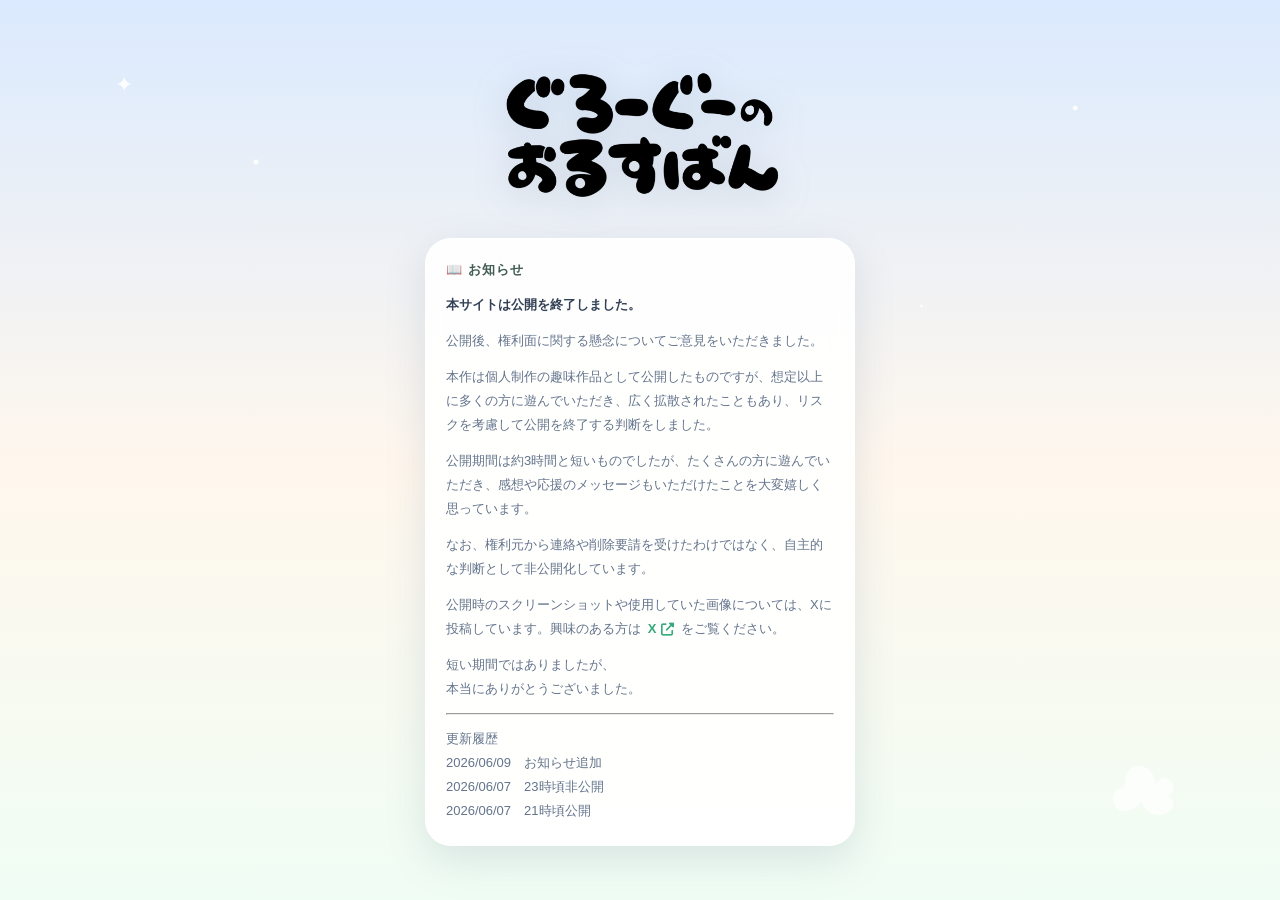
==== index.html @ 3d085ba9 "Update index" ====
<!DOCTYPE html>
<html lang="ja">

<head>
  <meta charset="UTF-8">
  <meta name="viewport" content="width=device-width, initial-scale=1.0">
  <title>ぐろーぐーのおるすばん｜お知らせ</title>
  <meta property="og:title" content="ぐろーぐーのおるすばん｜お知らせ">
  <meta property="og:description" content="本サイトは公開を終了しました">
  <meta property="og:type" content="website">
  <meta property="og:url" content="https://fukuba15.github.io/grogu-game/">
  <meta property="og:image" content="https://fukuba15.github.io/grogu-game/image/ogp.png">
  <meta name="twitter:site" content="@fukuba15">
  <meta name="twitter:image:alt" content="ぐろーぐーのおるすばん">
  <meta name="twitter:card" content="summary_large_image">
  <meta name="twitter:title" content="ぐろーぐーのおるすばん｜お知らせ">
  <meta name="twitter:description" content="本サイトは公開を終了しました">
  <meta name="twitter:image" content="https://fukuba15.github.io/grogu-game/image/ogp.png">
  <meta name="robots" content="noindex, nofollow">
  <!-- Google Tag Manager -->
  <script>(function (w, d, s, l, i) {
      w[l] = w[l] || []; w[l].push({
        'gtm.start':
          new Date().getTime(), event: 'gtm.js'
      }); var f = d.getElementsByTagName(s)[0],
        j = d.createElement(s), dl = l != 'dataLayer' ? '&l=' + l : ''; j.async = true; j.src =
          'https://www.googletagmanager.com/gtm.js?id=' + i + dl; f.parentNode.insertBefore(j, f);
    })(window, document, 'script', 'dataLayer', 'GTM-T359VGW8');</script>
  <!-- End Google Tag Manager -->
  <link rel="stylesheet" href="https://cdnjs.cloudflare.com/ajax/libs/font-awesome/6.7.2/css/all.min.css">
  <style>
    :root {
      --bg-top: #dbeafe;
      --bg-mid: #fff7ed;
      --bg-bottom: #f0fdf4;
      --card: rgba(255, 255, 255, 0.92);
      --card-border: rgba(255, 255, 255, 0.85);
      --text: #334155;
      --text-soft: #64748b;
      --green: #65cfa6;
      --green-dark: #36a979;
      --orange: #f7b267;
      --shadow: 0 14px 40px rgba(94, 122, 150, 0.18);
      --shadow-soft: 0 8px 20px rgba(94, 122, 150, 0.12);
    }

    * {
      box-sizing: border-box;
      margin: 0;
      padding: 0;
    }

    body {
      min-height: 100vh;
      font-family: -apple-system, BlinkMacSystemFont, "Hiragino Sans", "Noto Sans JP", "Segoe UI", sans-serif;
      color: var(--text);
      background:
        radial-gradient(circle at 20% 18%, rgba(255, 255, 255, 0.9) 0 2px, transparent 3px),
        radial-gradient(circle at 84% 12%, rgba(255, 255, 255, 0.85) 0 2px, transparent 3px),
        radial-gradient(circle at 72% 34%, rgba(255, 255, 255, 0.75) 0 1px, transparent 2px),
        linear-gradient(180deg, var(--bg-top) 0%, var(--bg-mid) 52%, var(--bg-bottom) 100%);
      display: flex;
      align-items: center;
      justify-content: center;
      padding: 24px 14px;
    }

    body::before {
      content: "✦";
      position: fixed;
      top: 8%;
      left: 9%;
      color: rgba(255, 255, 255, 0.9);
      font-size: 22px;
      animation: floatStar 3.5s ease-in-out infinite;
      pointer-events: none;
    }

    body::after {
      content: "☁";
      position: fixed;
      right: 8%;
      bottom: 8%;
      color: rgba(255, 255, 255, 0.65);
      font-size: 70px;
      animation: floatCloud 5s ease-in-out infinite;
      pointer-events: none;
    }

    @keyframes floatStar {

      0%,
      100% {
        transform: translateY(0) rotate(0deg);
        opacity: 0.9;
      }

      50% {
        transform: translateY(-8px) rotate(8deg);
        opacity: 0.55;
      }
    }

    @keyframes floatCloud {

      0%,
      100% {
        transform: translateX(0);
      }

      50% {
        transform: translateX(-12px);
      }
    }

    .wrapper {
      position: relative;
      z-index: 2;
      max-width: 430px;
      width: 100%;
      display: flex;
      flex-direction: column;
      align-items: center;
      gap: 16px;
    }

    .logo-wrap {
      animation: fadeSlideDown 0.6s ease both;
    }

    .logo-wrap img {
      width: min(320px, 88vw);
      height: auto;
      display: block;
      filter: drop-shadow(0 6px 18px rgba(94, 122, 150, 0.2));
    }

    .card {
      width: 100%;
      background: var(--card);
      border: 1px solid var(--card-border);
      border-radius: 26px;
      padding: 22px 20px;
      box-shadow: var(--shadow);
      backdrop-filter: blur(10px);
      animation: fadeSlideUp 0.55s ease both;
    }

    .notice-card {
      animation-delay: 0.1s;
    }

    .notice-title {
      font-size: 13px;
      font-weight: 900;
      color: #425c52;
      letter-spacing: 0.08em;
      margin-bottom: 14px;
      display: flex;
      align-items: center;
      gap: 6px;
    }

    .notice-body {
      display: flex;
      flex-direction: column;
      gap: 12px;
    }

    .notice-body p {
      font-size: 13px;
      color: var(--text-soft);
      line-height: 1.85;
    }

    .notice-body strong {
      color: var(--text);
      font-weight: 900;
    }

    .x-link {
      display: inline-flex;
      align-items: center;
      gap: 5px;
      color: var(--green-dark);
      font-weight: 800;
      text-decoration: none;
      padding: 0 3px;
    }

    .x-link:hover {
      text-decoration: underline;
    }

    .thanks-card {
      animation-delay: 0.2s;
      text-align: center;
      padding: 18px;
    }

    .thanks-text {
      font-size: 12px;
      color: var(--text-soft);
      line-height: 1.8;
    }

    @keyframes fadeSlideDown {
      from {
        opacity: 0;
        transform: translateY(-16px);
      }

      to {
        opacity: 1;
        transform: translateY(0);
      }
    }

    @keyframes fadeSlideUp {
      from {
        opacity: 0;
        transform: translateY(14px);
      }

      to {
        opacity: 1;
        transform: translateY(0);
      }
    }
  </style>
</head>

<body>
  <!-- Google Tag Manager (noscript) -->
  <noscript><iframe src="https://www.googletagmanager.com/ns.html?id=GTM-T359VGW8" height="0" width="0"
      style="display:none;visibility:hidden"></iframe></noscript>
  <!-- End Google Tag Manager (noscript) -->

  <div class="wrapper">

    <div class="logo-wrap">
      <img src="image/logo.webp" alt="ぐろーぐーのおるすばん">
    </div>

    <main class="card notice-card">
      <div class="notice-title">📖 お知らせ</div>
      <div class="notice-body">
        <p><strong>本サイトは公開を終了しました。</strong></p>

        <p>
          公開後、権利面に関する懸念についてご意見をいただきました。
        </p>

        <p>
          本作は個人制作の趣味作品として公開したものですが、想定以上に多くの方に遊んでいただき、広く拡散されたこともあり、リスクを考慮して公開を終了する判断をしました。
        </p>

        <p>
          公開期間は約3時間と短いものでしたが、たくさんの方に遊んでいただき、感想や応援のメッセージもいただけたことを大変嬉しく思っています。
        </p>

        <p>
          なお、権利元から連絡や削除要請を受けたわけではなく、自主的な判断として非公開化しています。
        </p>

        <p>
          公開時のスクリーンショットや使用していた画像については、Xに投稿しています。興味のある方は
          <a class="x-link" href="https://x.com/fukuba15/status/2063968149750665313?s=46" target="_blank"
            rel="noopener noreferrer">X <i class="fa-solid fa-up-right-from-square"></i></a>
          をご覧ください。
        </p>

        <p class="thanks-text">
          短い期間ではありましたが、<br>
          本当にありがとうございました。
        </p>
        <hr>
        <p>更新履歴<br>
          2026/06/09　お知らせ追加<br>
          2026/06/07　23時頃非公開<br>
          2026/06/07　21時頃公開<br>

        </p>
      </div>
    </main>

  </div>
</body>

</html>
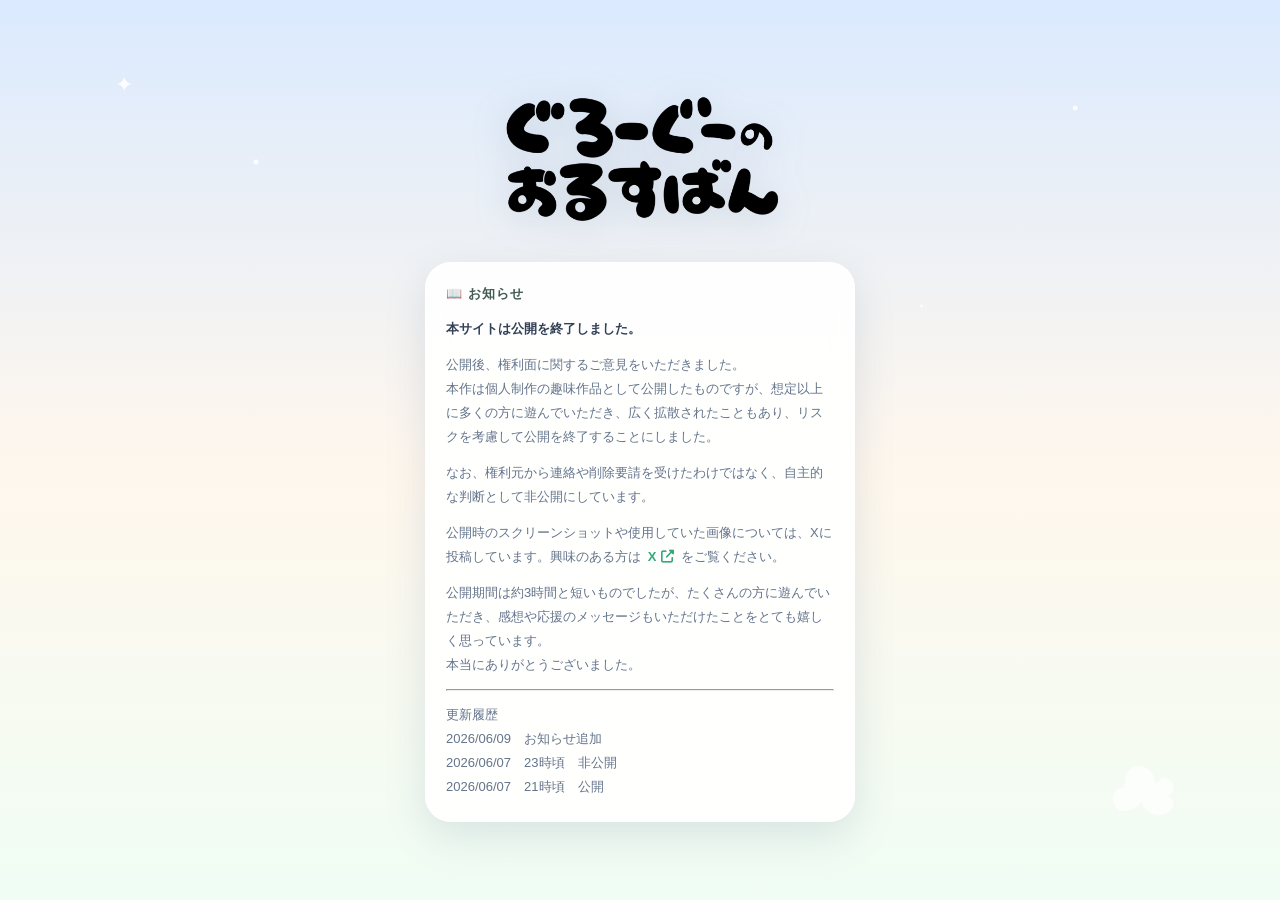
==== commit 184e0aba: "Update index" ====
--- a/index.html
+++ b/index.html
@@ -248,19 +248,12 @@
         <p><strong>本サイトは公開を終了しました。</strong></p>
 
         <p>
-          公開後、権利面に関する懸念についてご意見をいただきました。
-        </p>
-
-        <p>
-          本作は個人制作の趣味作品として公開したものですが、想定以上に多くの方に遊んでいただき、広く拡散されたこともあり、リスクを考慮して公開を終了する判断をしました。
-        </p>
-
-        <p>
-          公開期間は約3時間と短いものでしたが、たくさんの方に遊んでいただき、感想や応援のメッセージもいただけたことを大変嬉しく思っています。
-        </p>
-
-        <p>
-          なお、権利元から連絡や削除要請を受けたわけではなく、自主的な判断として非公開化しています。
+          公開後、権利面に関するご意見をいただきました。<br>
+          本作は個人制作の趣味作品として公開したものですが、想定以上に多くの方に遊んでいただき、広く拡散されたこともあり、リスクを考慮して公開を終了することにしました。
+        </p>
+
+        <p>
+          なお、権利元から連絡や削除要請を受けたわけではなく、自主的な判断として非公開にしています。
         </p>
 
         <p>
@@ -271,15 +264,17 @@
         </p>
 
         <p class="thanks-text">
-          短い期間ではありましたが、<br>
+          公開期間は約3時間と短いものでしたが、たくさんの方に遊んでいただき、感想や応援のメッセージもいただけたことをとても嬉しく思っています。<br>
           本当にありがとうございました。
         </p>
+
         <hr>
-        <p>更新履歴<br>
+
+        <p>
+          更新履歴<br>
           2026/06/09　お知らせ追加<br>
-          2026/06/07　23時頃非公開<br>
-          2026/06/07　21時頃公開<br>
-
+          2026/06/07　23時頃　非公開<br>
+          2026/06/07　21時頃　公開
         </p>
       </div>
     </main>
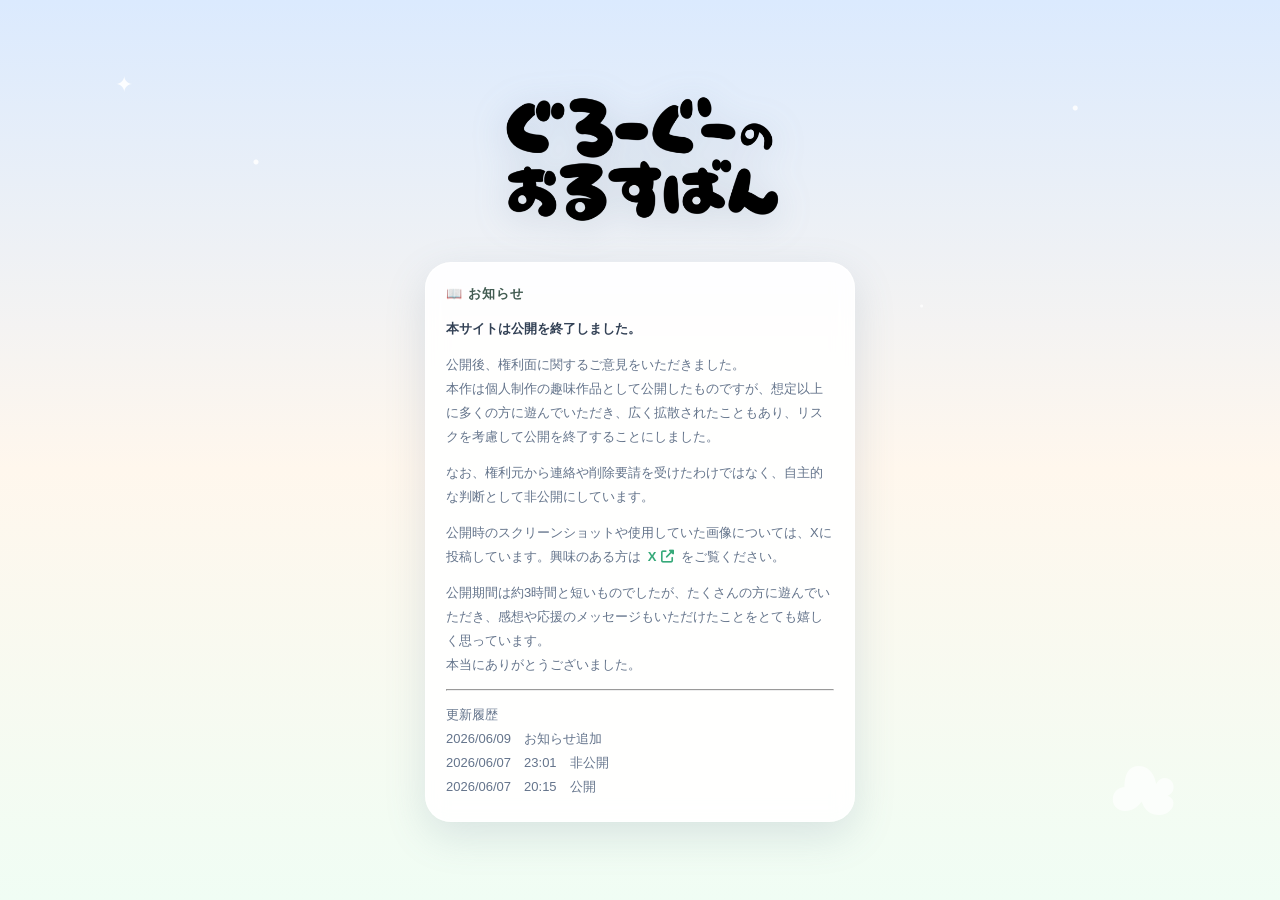
==== commit 57153f61: "Update index" ====
--- a/index.html
+++ b/index.html
@@ -273,8 +273,8 @@
         <p>
           更新履歴<br>
           2026/06/09　お知らせ追加<br>
-          2026/06/07　23時頃　非公開<br>
-          2026/06/07　21時頃　公開
+          2026/06/07　23:01　非公開<br>
+          2026/06/07　20:15　公開
         </p>
       </div>
     </main>
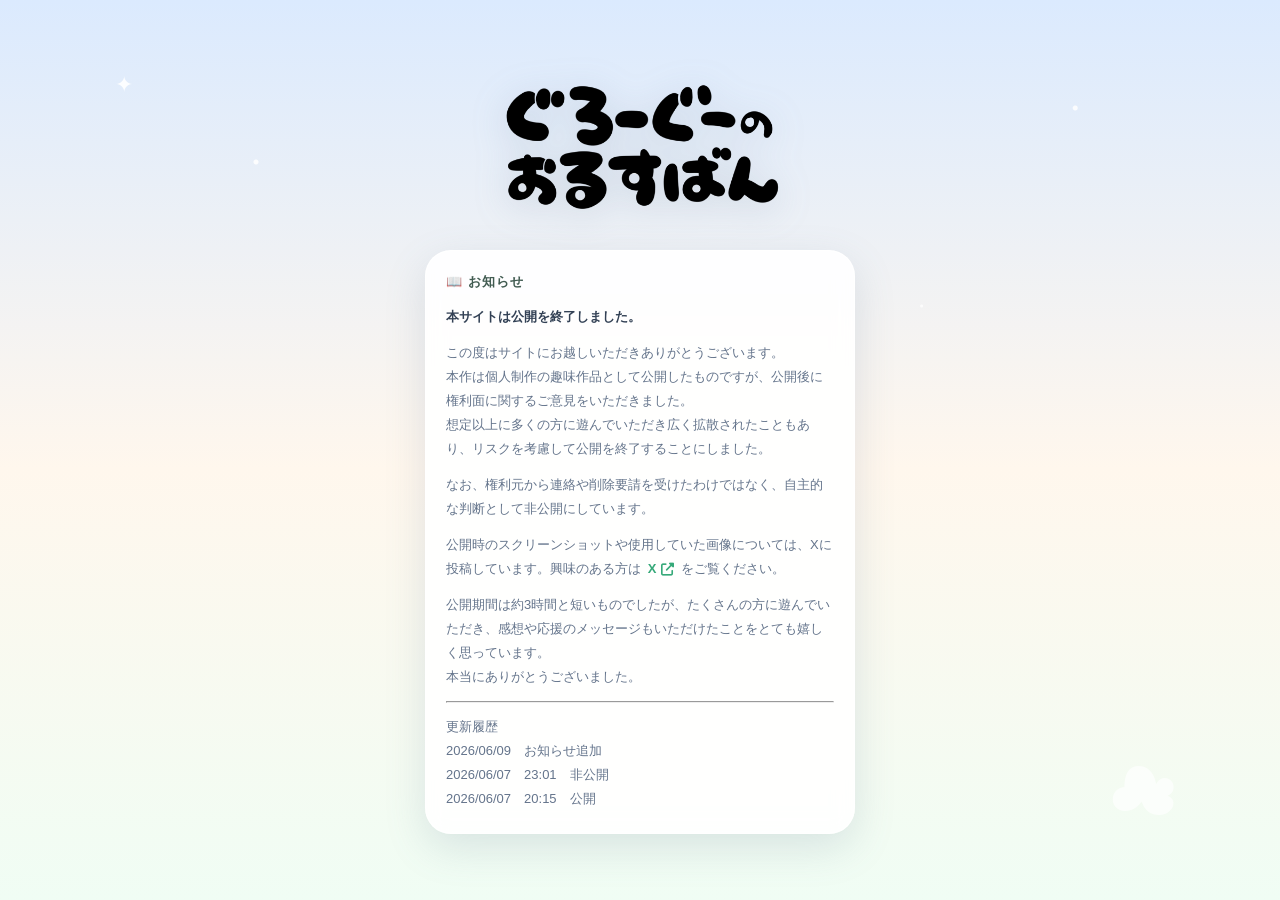
==== commit f8e67a0d: "Update index" ====
--- a/index.html
+++ b/index.html
@@ -248,8 +248,9 @@
         <p><strong>本サイトは公開を終了しました。</strong></p>
 
         <p>
-          公開後、権利面に関するご意見をいただきました。<br>
-          本作は個人制作の趣味作品として公開したものですが、想定以上に多くの方に遊んでいただき、広く拡散されたこともあり、リスクを考慮して公開を終了することにしました。
+          この度はサイトにお越しいただきありがとうございます。<br>
+          本作は個人制作の趣味作品として公開したものですが、公開後に権利面に関するご意見をいただきました。<br>
+          想定以上に多くの方に遊んでいただき広く拡散されたこともあり、リスクを考慮して公開を終了することにしました。
         </p>
 
         <p>
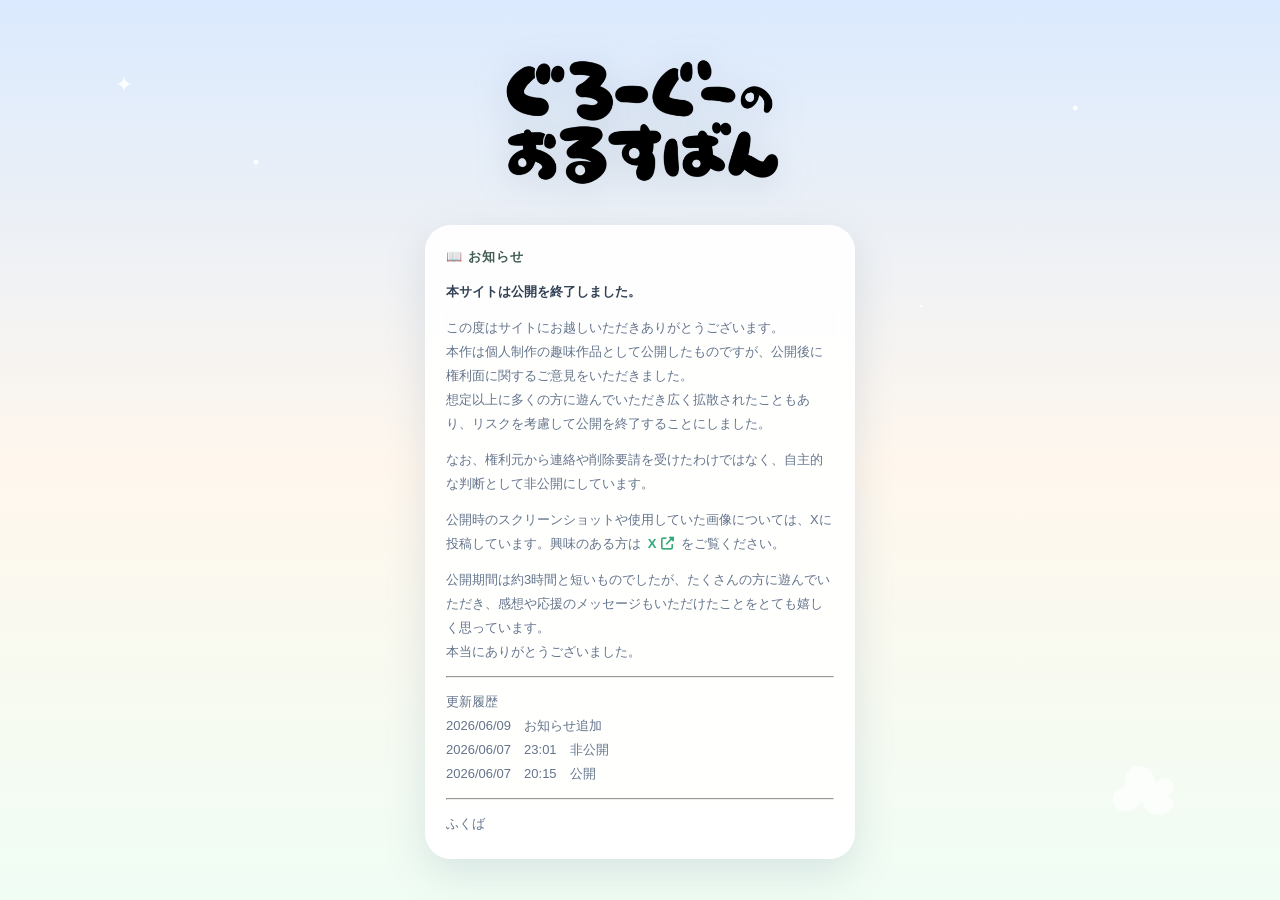
==== commit a680ebbe: "Update index" ====
--- a/index.html
+++ b/index.html
@@ -175,7 +175,7 @@
 
     .notice-body strong {
       color: var(--text);
-      font-weight: 900;
+      font-weight: 600;
     }
 
     .x-link {
@@ -277,6 +277,11 @@
           2026/06/07　23:01　非公開<br>
           2026/06/07　20:15　公開
         </p>
+
+        <hr>
+        <p>
+          ふくば
+        </p>
       </div>
     </main>
 
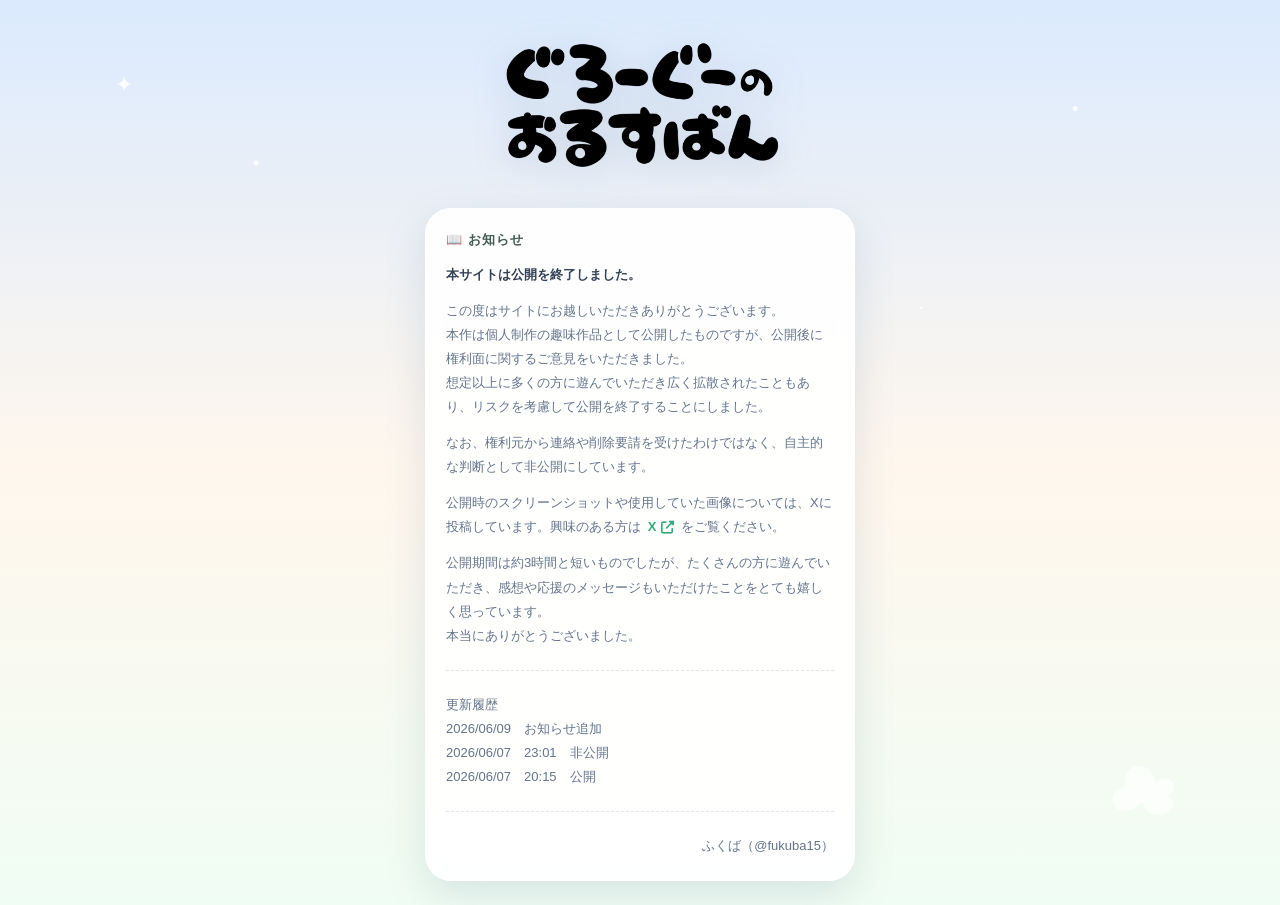
==== commit fc940492: "Update index" ====
--- a/index.html
+++ b/index.html
@@ -227,6 +227,18 @@
         transform: translateY(0);
       }
     }
+
+    .notice-body hr {
+      border: none;
+      border-top: 1px dashed rgba(100, 116, 139, 0.18);
+      margin: 10px 0;
+    }
+
+    .signature {
+      text-align: right;
+      color: var(--text);
+      font-size: 13px;
+    }
   </style>
 </head>
 
@@ -279,8 +291,8 @@
         </p>
 
         <hr>
-        <p>
-          ふくば
+        <p class="signature">
+          ふくば（@fukuba15）
         </p>
       </div>
     </main>
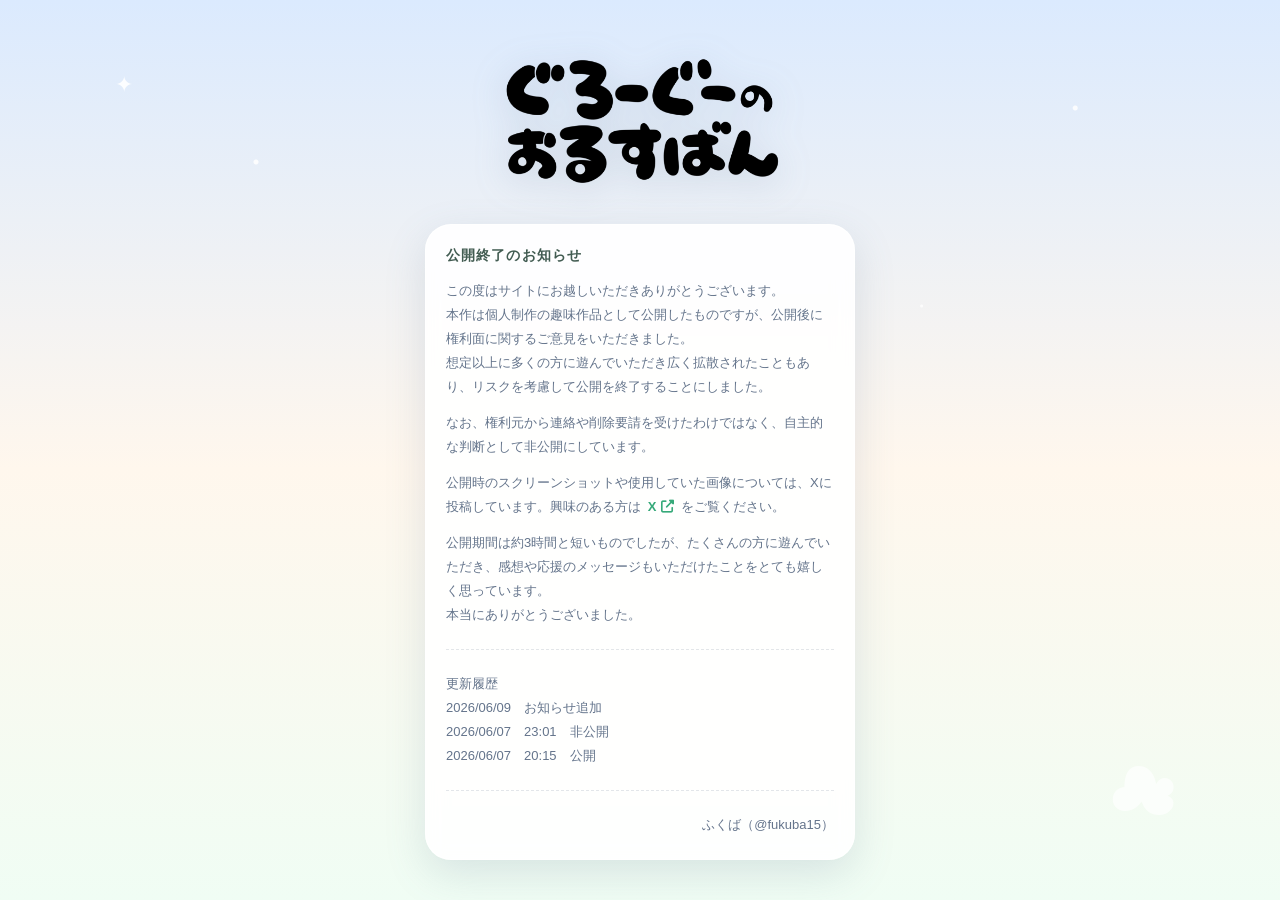
==== commit 3c348dda: "Update index" ====
--- a/index.html
+++ b/index.html
@@ -151,8 +151,8 @@
     }
 
     .notice-title {
-      font-size: 13px;
-      font-weight: 900;
+      font-size: 14px;
+      font-weight: 600;
       color: #425c52;
       letter-spacing: 0.08em;
       margin-bottom: 14px;
@@ -255,9 +255,8 @@
     </div>
 
     <main class="card notice-card">
-      <div class="notice-title">📖 お知らせ</div>
+      <div class="notice-title">公開終了のお知らせ</div>
       <div class="notice-body">
-        <p><strong>本サイトは公開を終了しました。</strong></p>
 
         <p>
           この度はサイトにお越しいただきありがとうございます。<br>
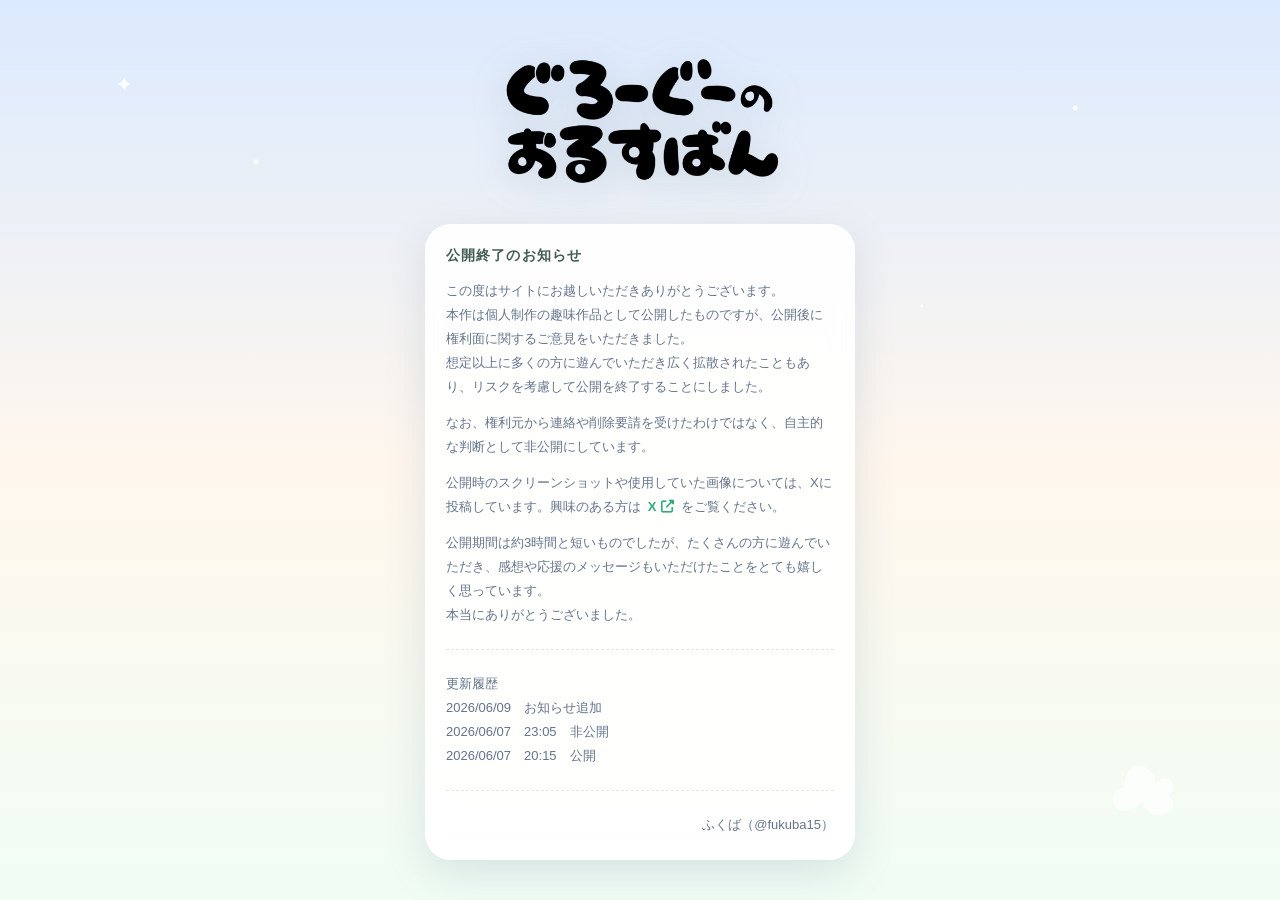
==== commit 2735203c: "Update index" ====
--- a/index.html
+++ b/index.html
@@ -285,7 +285,7 @@
         <p>
           更新履歴<br>
           2026/06/09　お知らせ追加<br>
-          2026/06/07　23:01　非公開<br>
+          2026/06/07　23:05　非公開<br>
           2026/06/07　20:15　公開
         </p>
 
